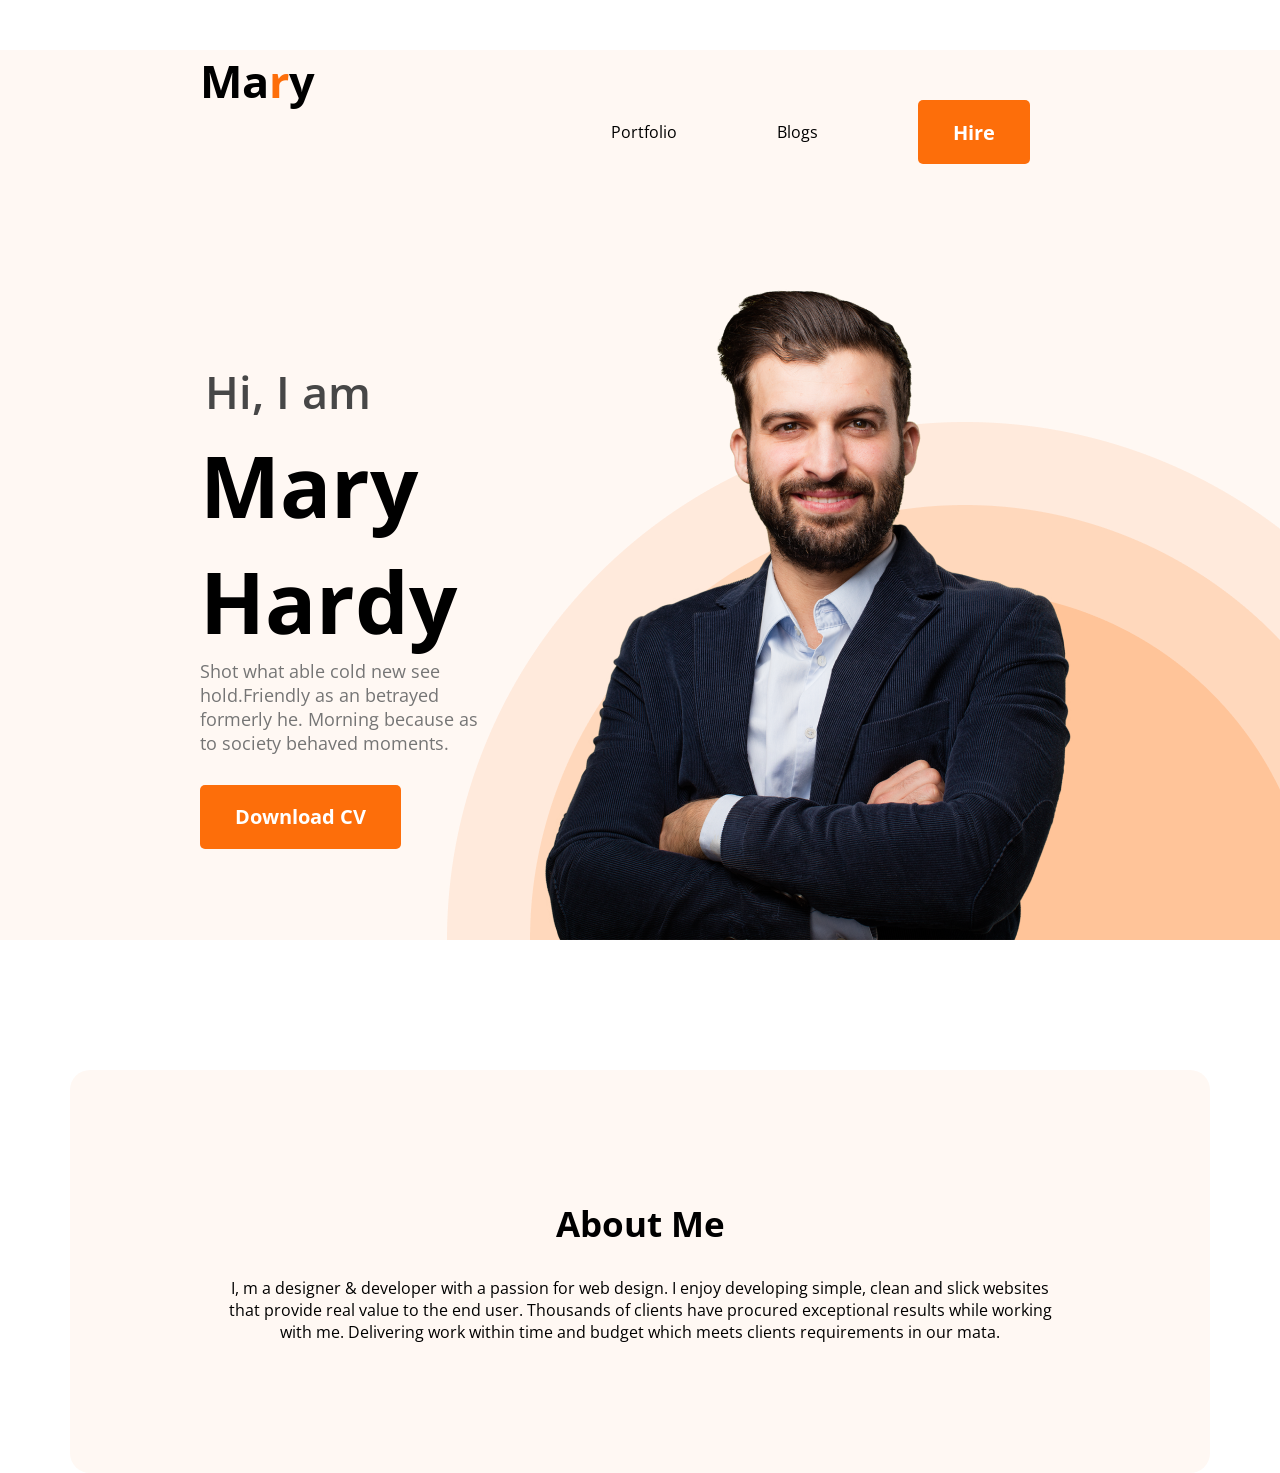
==== images/index.html @ 0a16ee2b "added header and about section" ====
<!DOCTYPE html>
<html lang="en">
<head>
    <meta charset="UTF-8">
    <meta http-equiv="X-UA-Compatible" content="IE=edge">
    <meta name="viewport" content="width=device-width, initial-scale=1.0">
    <title>Developer portfolio</title>
    <link rel="stylesheet" href="styles/portfolio.css">
    <link rel="preconnect" href="https://fonts.googleapis.com"><link rel="preconnect" href="https://fonts.gstatic.com" crossorigin><link href="https://fonts.googleapis.com/css2?family=Open+Sans&display=swap" rel="stylesheet">
</head>
<body>
    <header class="header">
        <nav>
            <h1 class="nav-title">Ma<span class="text-primary">r</span>y</h1>
            <ul>
                <li>Portfolio</li>
                <li>Blogs</li>
                <li><button class="btn-primary">Hire</button></li>
            </ul>
        </nav>
        <!-- header banner -->
        <div class="banner">
            <div>
                <h3 class="banner-subtitle">Hi, I am</h3>
                <h2 class="banner-title">Mary Hardy</h2>
                <p class="banner-description">Shot what able cold new see hold.Friendly as an betrayed formerly he. Morning because as to society behaved moments.</p>
                <button class="btn-primary">Download CV</button>
            </div>
            <img src="hardy.png" alt="">
        </div>
    </header>
    <main>
        <section class="about">
            <h3 class="section-title">About Me</h3>
            <p class="section-description">I, m a designer & developer with a passion for web design. I enjoy developing simple, clean and slick websites that provide real value to the end user. Thousands of clients have procured exceptional results while working with me. Delivering work within time and budget which meets clients requirements in our mata.</p>
        </section>
    </main>
    <footer>

    </footer>
</body>
</html>
---- images/styles/portfolio.css ----
*{
    margin: 0;
    font-family: 'Open Sans', sans-serif;
}
.text-primary{
    color: 
    #FD6E0A;
}
.btn-primary{
    color: #FFFFFF;
    font-weight: 700;
    font-size: 20px;
    height: 64px;
    border-radius: 5px;
    background: #FD6E0A;
    border: 0;
    padding: 18px 35px;
}

/* header and navigation style */
nav{
    display: flex;
    justify-content: space-between;
    margin: 50px 200px;
}
.nav-title{
    font-weight: 800px;
    font-size: 45px;
}
nav ul{
    display: flex;
    align-items: center;
}
nav li {
    list-style: none;
    margin: 50px;
}
.banner-description{
    color: #757575;
    font-size: 18px;
}
/* banner style */
.banner{
    display: flex;
    align-items: center;
    margin: 0 200px;

}

.banner-title{
    font-weight: 700;
    font-size: 85px;
    left: 230px;
    top: 363px;

}
.header{
    background-color: 
    #FFF8F3;
    background-image: url('../header_bg.png');
    background-repeat: no-repeat;
    background-position: bottom right, left; 
   
}
.banner-subtitle{
    color: #474747;
    font-weight: 600;
    font-size: 45px;
    margin: 5px;
}
.banner-description{
    color: #757575;
    font-size: 18px;
    margin-bottom: 30px;

}
/*  about main section */
main{
    max-width: 1140px;
    margin: 0 auto;
}
.dev p{
    font-weight: 400;
    font-size: 18px;
    left: 230px;
    top: 499px;
}
/* about section styles */
.about {
   margin-top: 130px;
   background: #FFF8F3;
   border-radius: 20px;
   padding: 130px 150px;
   text-align: center;
}  
.section-title {
    margin-bottom: 30px;
    font-weight: 700;
    font-size: 35px;
}
.banner-description{
    color: #757575;
    font-size: 18px;
    margin-bottom: 30px;

}
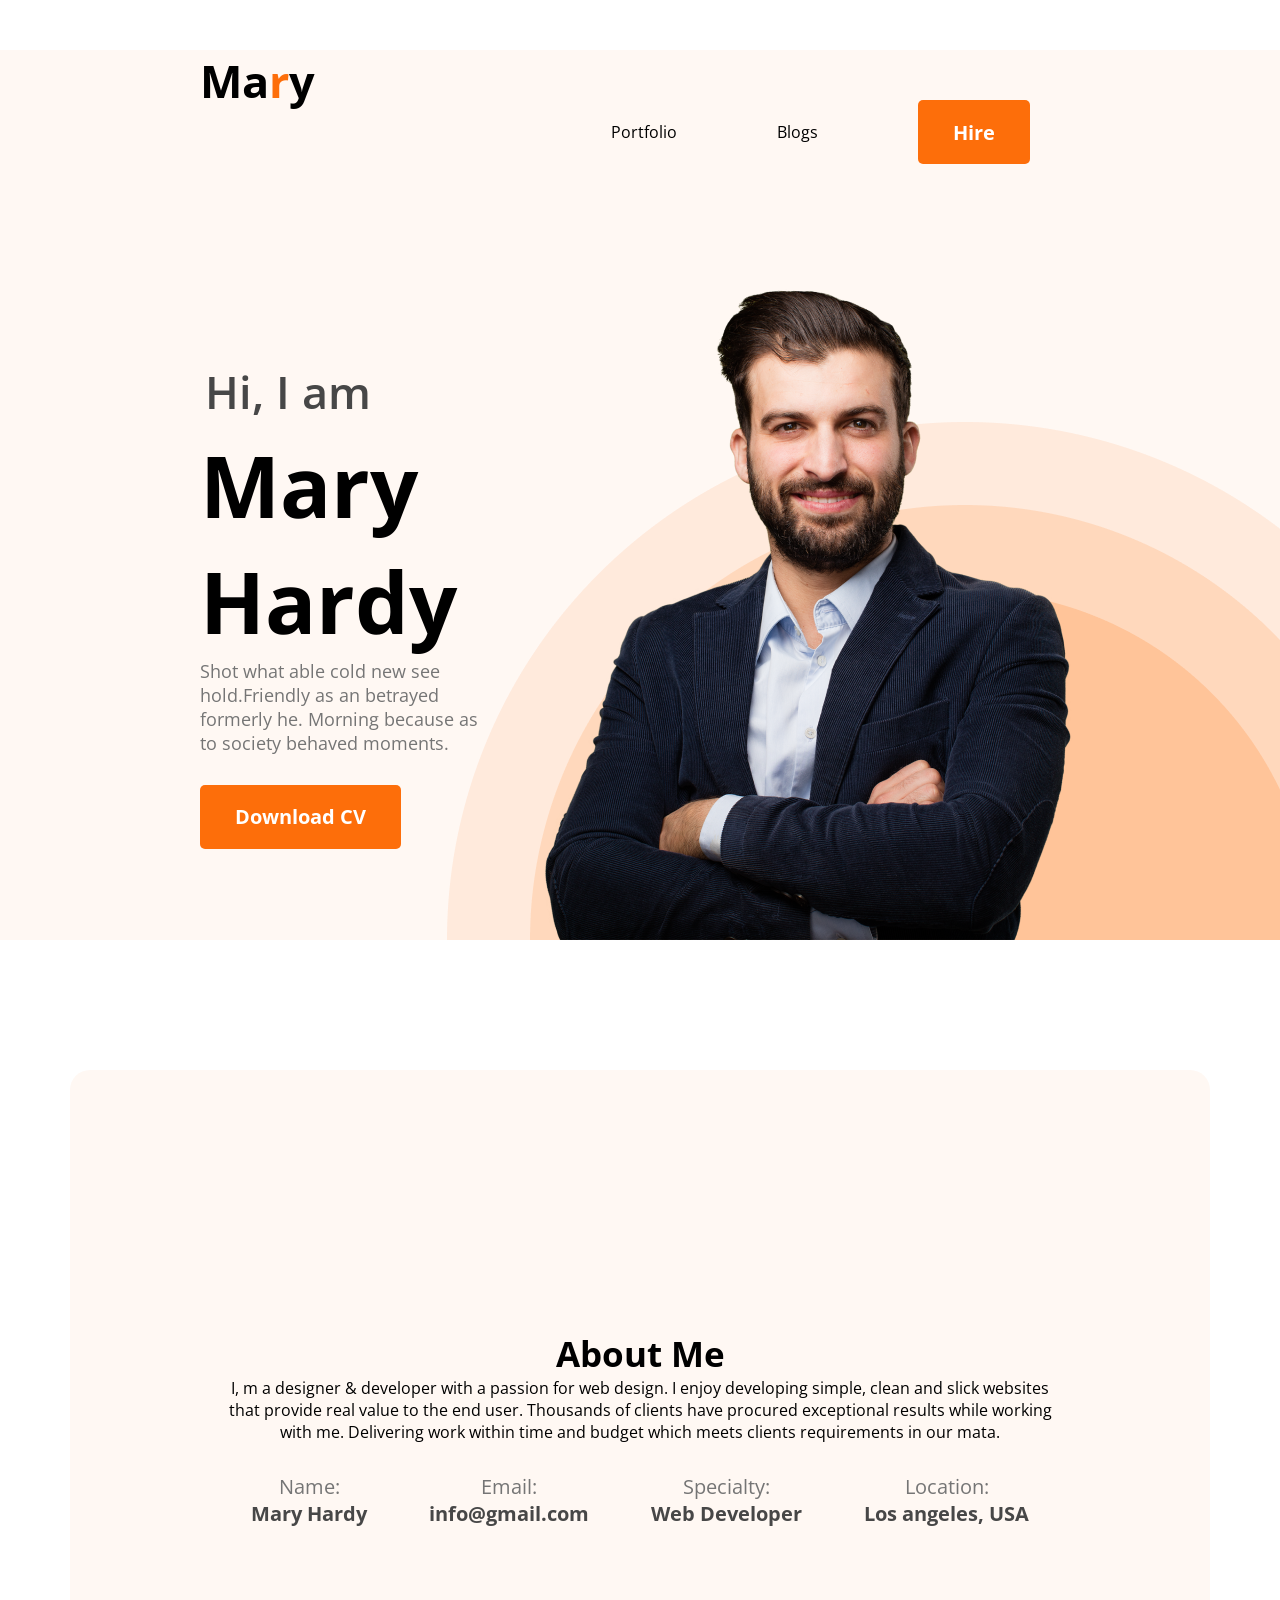
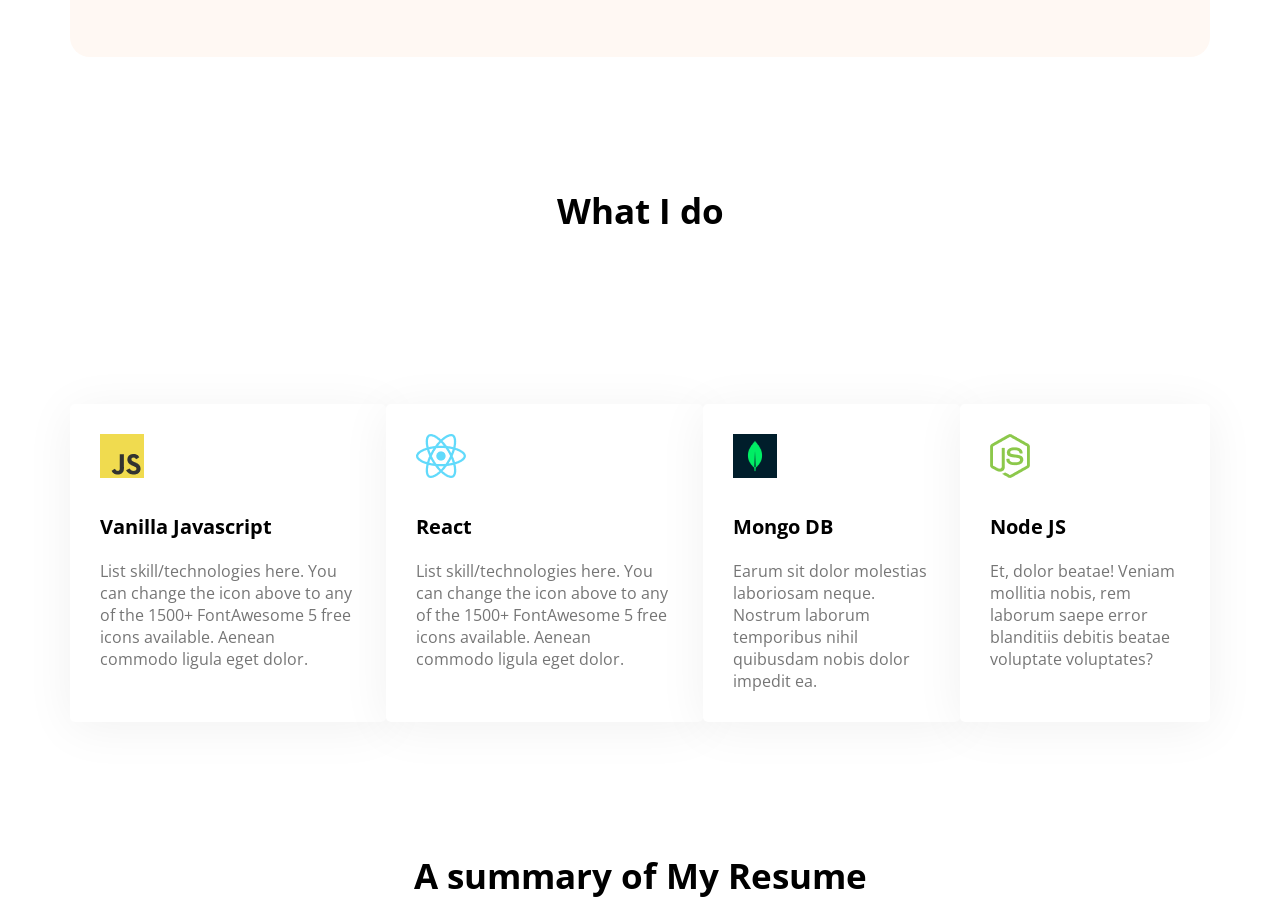
==== commit 6198fc80: "added header and about section" ====
--- a/images/index.html
+++ b/images/index.html
@@ -33,7 +33,56 @@
         <section class="about">
             <h3 class="section-title">About Me</h3>
             <p class="section-description">I, m a designer & developer with a passion for web design. I enjoy developing simple, clean and slick websites that provide real value to the end user. Thousands of clients have procured exceptional results while working with me. Delivering work within time and budget which meets clients requirements in our mata.</p>
+            <div class="about-info-container">
+                <div class="about-info">
+                    <p class="info-title">Name:</p>
+                    <p class="info-description">Mary Hardy</p>
+                </div>
+                <div class="about-info">
+                    <p class="info-title">Email:</p>
+                    <p class="info-description">info@gmail.com</p>
+                </div>
+                <div class="about-info">
+                    <p class="info-title">Specialty:</p>
+                    <p class="info-description">Web Developer</p>
+                </div>
+                <div class="about-info">
+                    <p class="info-title">Location:</p>
+                    <p class="info-description">Los angeles, USA</p>
+                </div>
+            </div>
         </section>
+         <!-- what i do section -->
+         <section class="What-i-do">
+            <h3 class="section-title">What I do</h3>
+            <!-- .skills container>.skill*4>img+p.skill-title+p.skill-description>lorem15 -->
+            <div class="skills-container">
+                <div class="skill">
+                    <img src="icons/js.png" alt="">
+                    <p class="skill-title">Vanilla Javascript</p>
+                    <p class="skill-description">List skill/technologies here. You can change the icon above to any of the 1500+ FontAwesome 5 free icons available. Aenean commodo ligula eget dolor.</p>
+                </div>
+                <div class="skill">
+                    <img src="icons/react.png" alt="">
+                    <p class="skill-title">React</p>
+                    <p class="skill-description">List skill/technologies here. You can change the icon above to any of the 1500+ FontAwesome 5 free icons available. Aenean commodo ligula eget dolor.</p>
+                </div>
+                <div class="skill">
+                    <img src="icons/mongo.png" alt="">
+                    <p class="skill-title">Mongo DB</p>
+                    <p class="skill-description">Earum sit dolor molestias laboriosam neque. Nostrum laborum temporibus nihil quibusdam nobis dolor impedit ea.</p>
+                </div>
+                <div class="skill">
+                    <img src="icons/nodejs.png" alt="">
+                    <p class="skill-title">Node JS</p>
+                    <p class="skill-description">Et, dolor beatae! Veniam mollitia nobis, rem laborum saepe error blanditiis debitis beatae voluptate voluptates?</p>
+                </div>
+            </div>
+         </section>
+         <!-- Resume section -->
+         <section class="resume">
+            <h3 class="section-title">A summary of My Resume</h3>
+         </section>
     </main>
     <footer>
 
--- a/images/styles/portfolio.css
+++ b/images/styles/portfolio.css
@@ -94,7 +94,8 @@
    text-align: center;
 }  
 .section-title {
-    margin-bottom: 30px;
+    text-align: center;
+    margin-top: 130px;
     font-weight: 700;
     font-size: 35px;
 }
@@ -104,3 +105,49 @@
     margin-bottom: 30px;
 
 }
+/* about-info-container */
+.about-info-container{
+    margin-top: 30px;
+    color: #757575;
+    display: flex;
+    justify-content: space-around;
+}
+.info-title{
+    font-weight: 400;
+    font-size: 20px;
+    text-align: center;
+    
+    
+}
+.info-description{
+    color: #474747;
+    font-weight: 700;
+    font-size: 20px;
+    text-align: center;
+    
+}
+ /* What-i-do */
+ .what-i-do{
+    margin-top: 130px;
+
+ }
+ .skills-container{
+    display: flex;
+    margin-top: 170px;
+ }
+ .skill{
+    background: #FFFFFF;
+    box-shadow: 0px 6px 50px rgba(0, 0, 0, 0.06);
+    border-radius: 5px;
+    padding: 30px;
+ }
+ .skill-title{
+    font-weight: 700;
+    font-size: 20px;
+    margin-top: 30px;
+ }
+ .skill-description{
+    margin-top: 20px;
+    color: #757575
+    
+ }
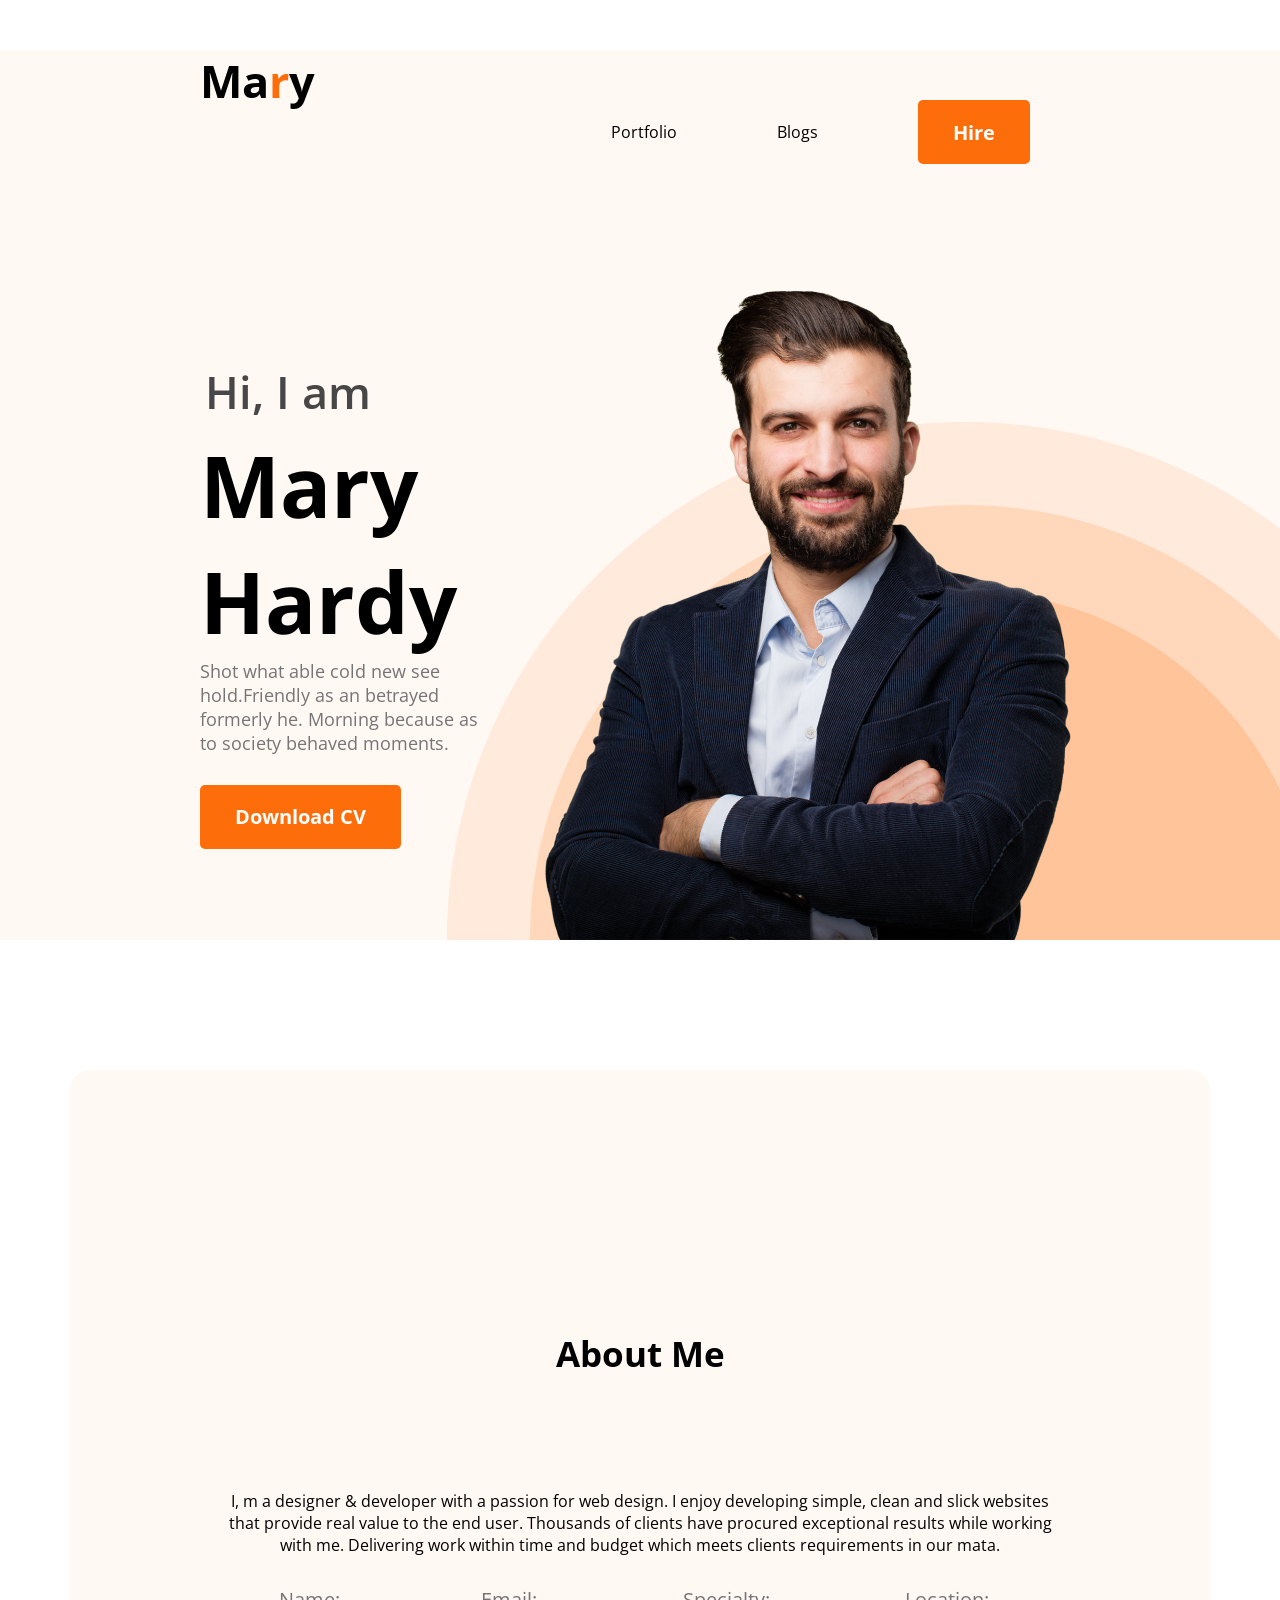
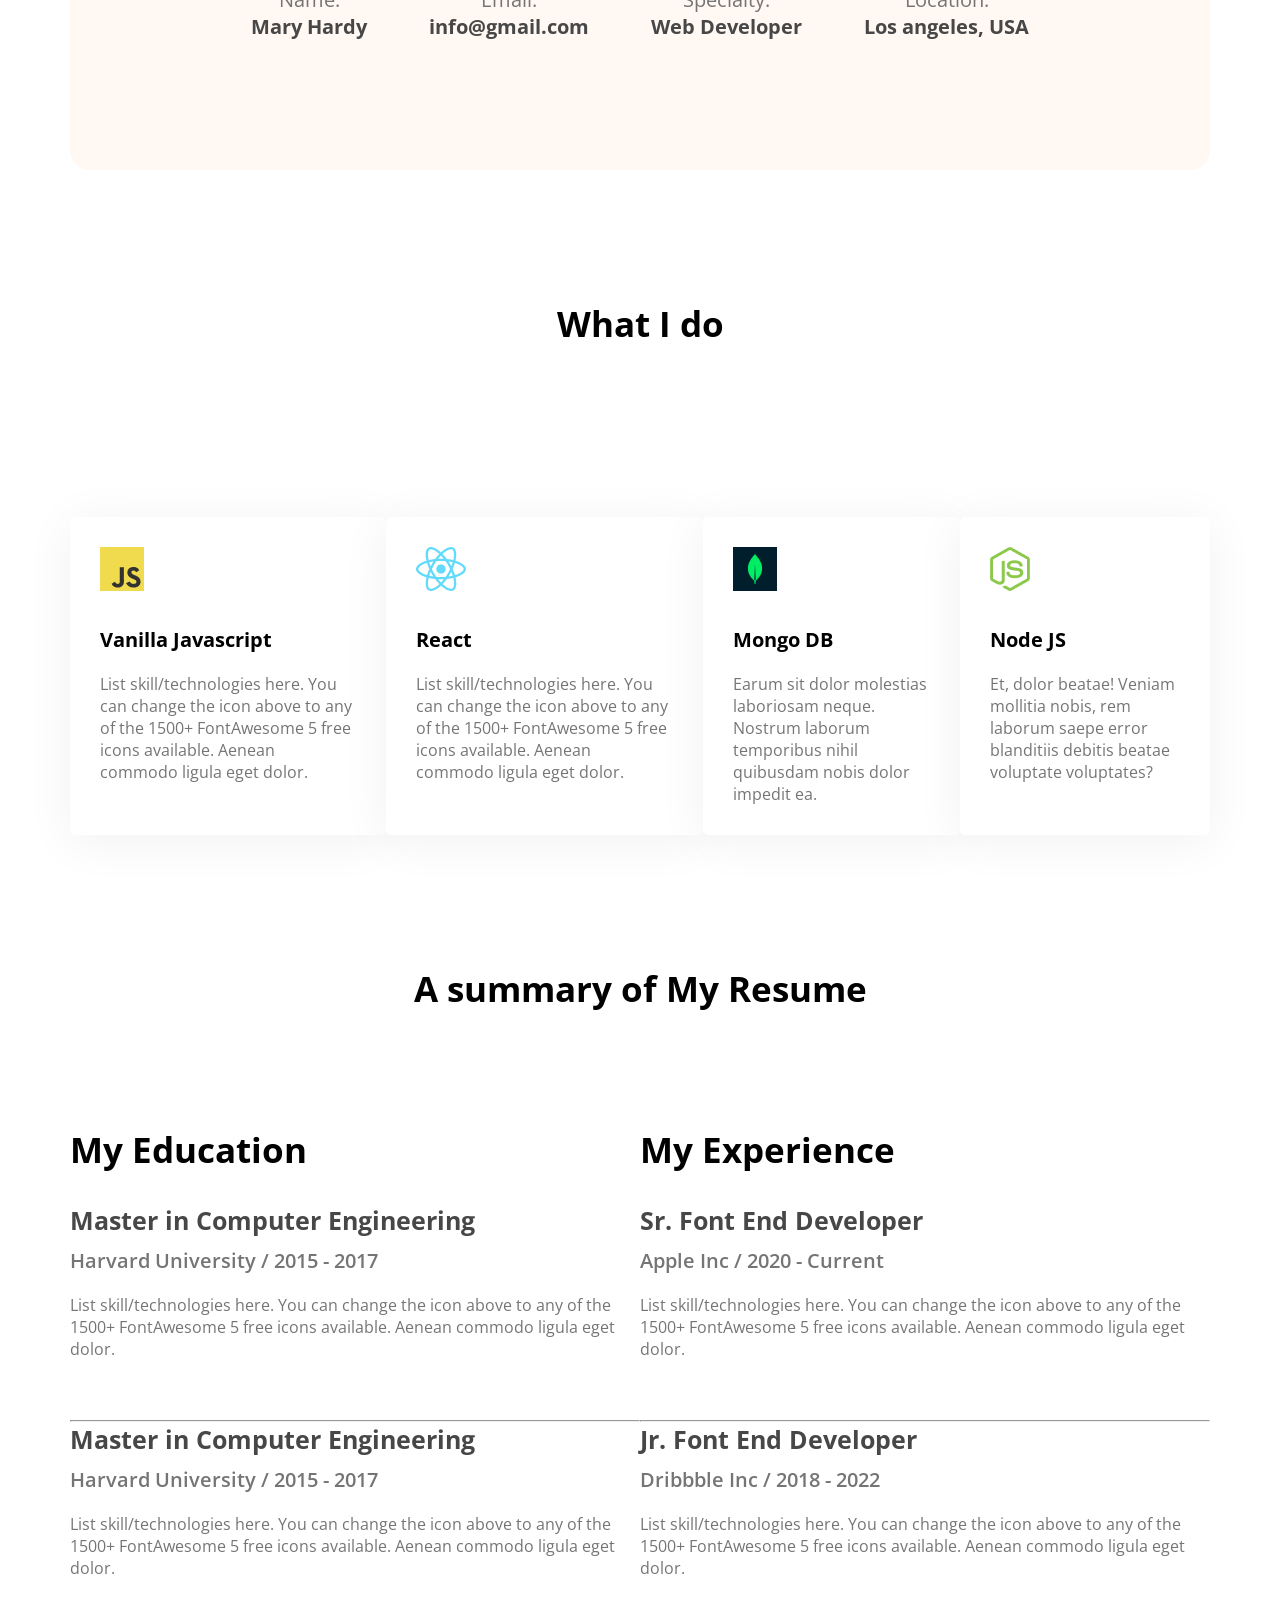
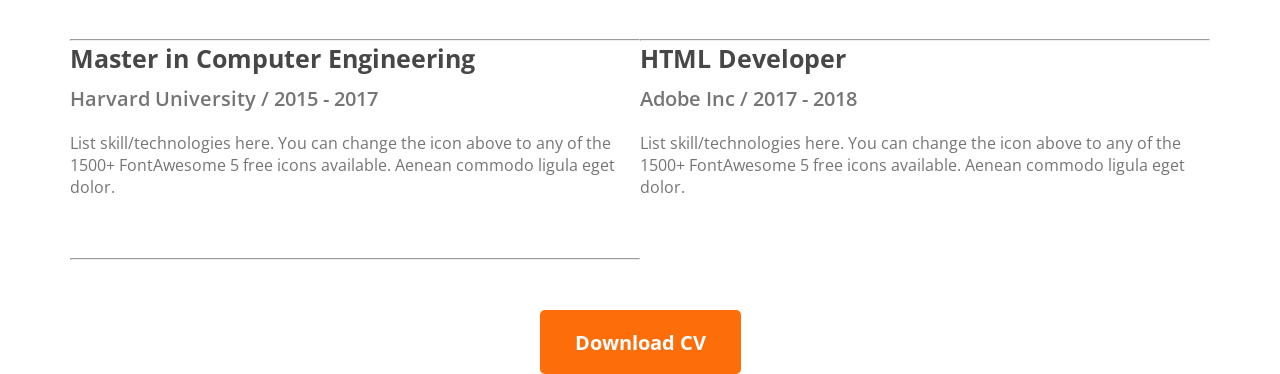
==== commit 33b334e0: "added header and about section" ====
--- a/images/index.html
+++ b/images/index.html
@@ -82,6 +82,58 @@
          <!-- Resume section -->
          <section class="resume">
             <h3 class="section-title">A summary of My Resume</h3>
+            <div class="resume-content">
+                <div>
+                    <h3 class="resume-title">My Education</h3>
+                    <div class="resume-item">
+                        <h4 class="title">Master in Computer Engineering</h4>
+                    <h5 class="sub-title">Harvard University / 2015 - 2017</h5>
+                    <p class="description">List skill/technologies here. You can change the icon above 
+                        to any of the 1500+ FontAwesome 5 free icons available. Aenean commodo ligula eget dolor.</p>
+                    </div>
+                    <hr>
+                    <div class="resume-item">
+                        <h4 class="title">Master in Computer Engineering</h4>
+                    <h5 class="sub-title">Harvard University / 2015 - 2017</h5>
+                    <p class="description">List skill/technologies here. You can change the icon above 
+                        to any of the 1500+ FontAwesome 5 free icons available. Aenean commodo ligula eget dolor.</p>
+                    </div>
+                    <hr>
+                    <div class="resume-item">
+                        <h4 class="title">Master in Computer Engineering</h4>
+                    <h5 class="sub-title">Harvard University / 2015 - 2017</h5>
+                    <p class="description">List skill/technologies here. You can change the icon above 
+                        to any of the 1500+ FontAwesome 5 free icons available. Aenean commodo ligula eget dolor.</p>
+                    </div>
+                    <hr>
+                </div>
+                <div>
+                    <h3 class="resume-title">My Experience</h3>
+                    <div class="resume-item">
+                        <h4 class="title">Sr. Font End Developer</h4>
+                    <h5 class="sub-title">Apple Inc / 2020 - Current</h5>
+                    <p class="description">List skill/technologies here. You can change the icon above 
+                        to any of the 1500+ FontAwesome 5 free icons available. Aenean commodo ligula eget dolor.</p>
+                    </div>
+                    <hr>
+                    <div class="resume-item">
+                        <h4 class="title">Jr. Font End Developer</h4>
+                    <h5 class="sub-title">Dribbble Inc / 2018 - 2022</h5>
+                    <p class="description">List skill/technologies here. You can change the icon above 
+                        to any of the 1500+ FontAwesome 5 free icons available. Aenean commodo ligula eget dolor.</p>
+                    </div>
+                    <hr>
+                    <div class="resume-item">
+                        <h4 class="title">HTML Developer</h4>
+                    <h5 class="sub-title">Adobe Inc / 2017 - 2018</h5>
+                    <p class="description">List skill/technologies here. You can change the icon above 
+                        to any of the 1500+ FontAwesome 5 free icons available. Aenean commodo ligula eget dolor.</p>
+                    </div>
+                </div>
+            </div>
+            <div class="resume-button">
+                <button class="btn-primary">Download CV</button>
+            </div>
          </section>
     </main>
     <footer>
--- a/images/styles/portfolio.css
+++ b/images/styles/portfolio.css
@@ -151,3 +151,40 @@
     color: #757575
     
  }
+ /* Resume-style */
+ .section-title{
+    font-weight: 700;
+    font-size: 35px;
+    margin-bottom: 113px;
+ }
+ .resume-content{
+    display: flex;
+    font-weight: 700;
+    font-size: 30px;
+
+ }
+ .resume .title{
+    color: #474747;
+    font-weight: 700;
+    font-size: 25px;
+    margin-bottom: 10px;
+ }
+ .resume .sub-title{
+    color: #757575;
+    font-weight: 600;
+    font-size: 20px;
+    margin-bottom: 20px;
+ }
+ .resume .description{
+    color: #757575;
+    margin-bottom: 60px;
+    font-weight: 400;
+    font-size: 16px;
+ }
+ .resume-title{
+    margin-bottom: 30px;
+ }
+.resume-button{
+    margin-top: 50px;
+    text-align: center;
+}
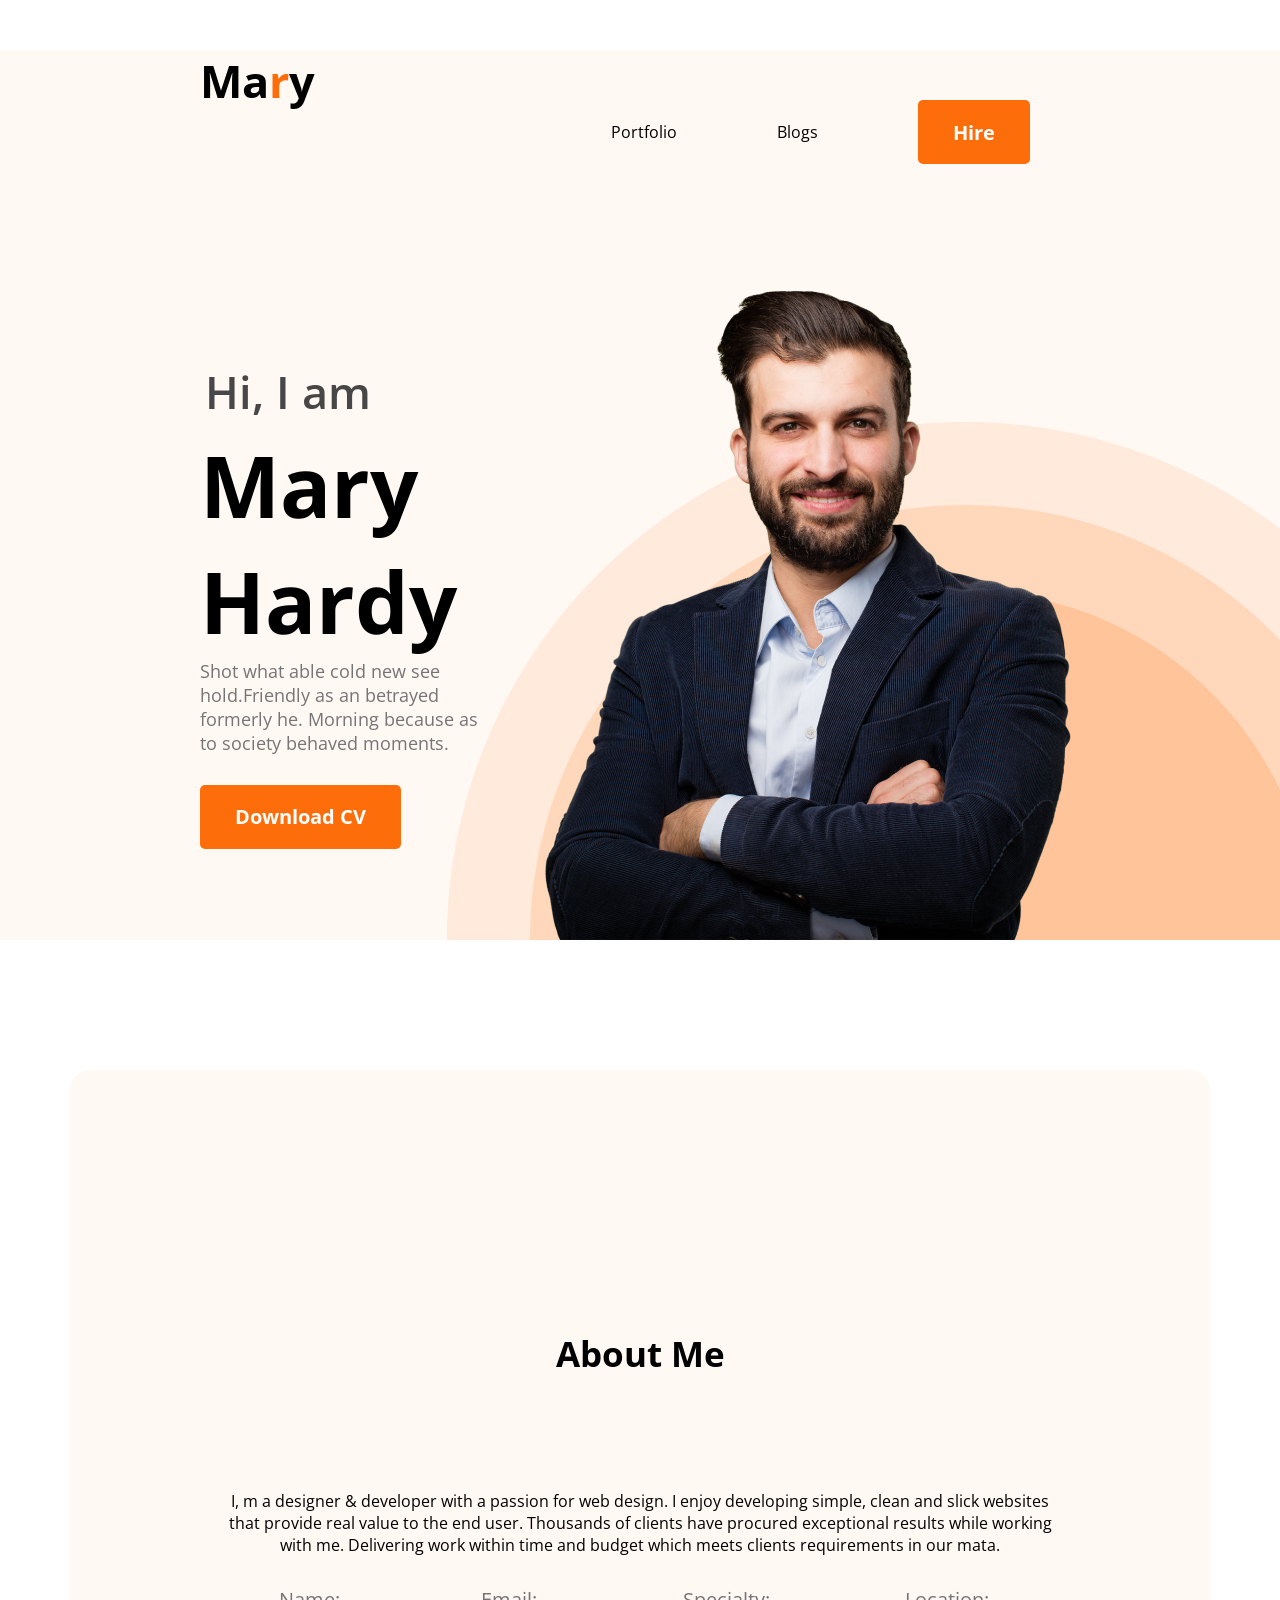
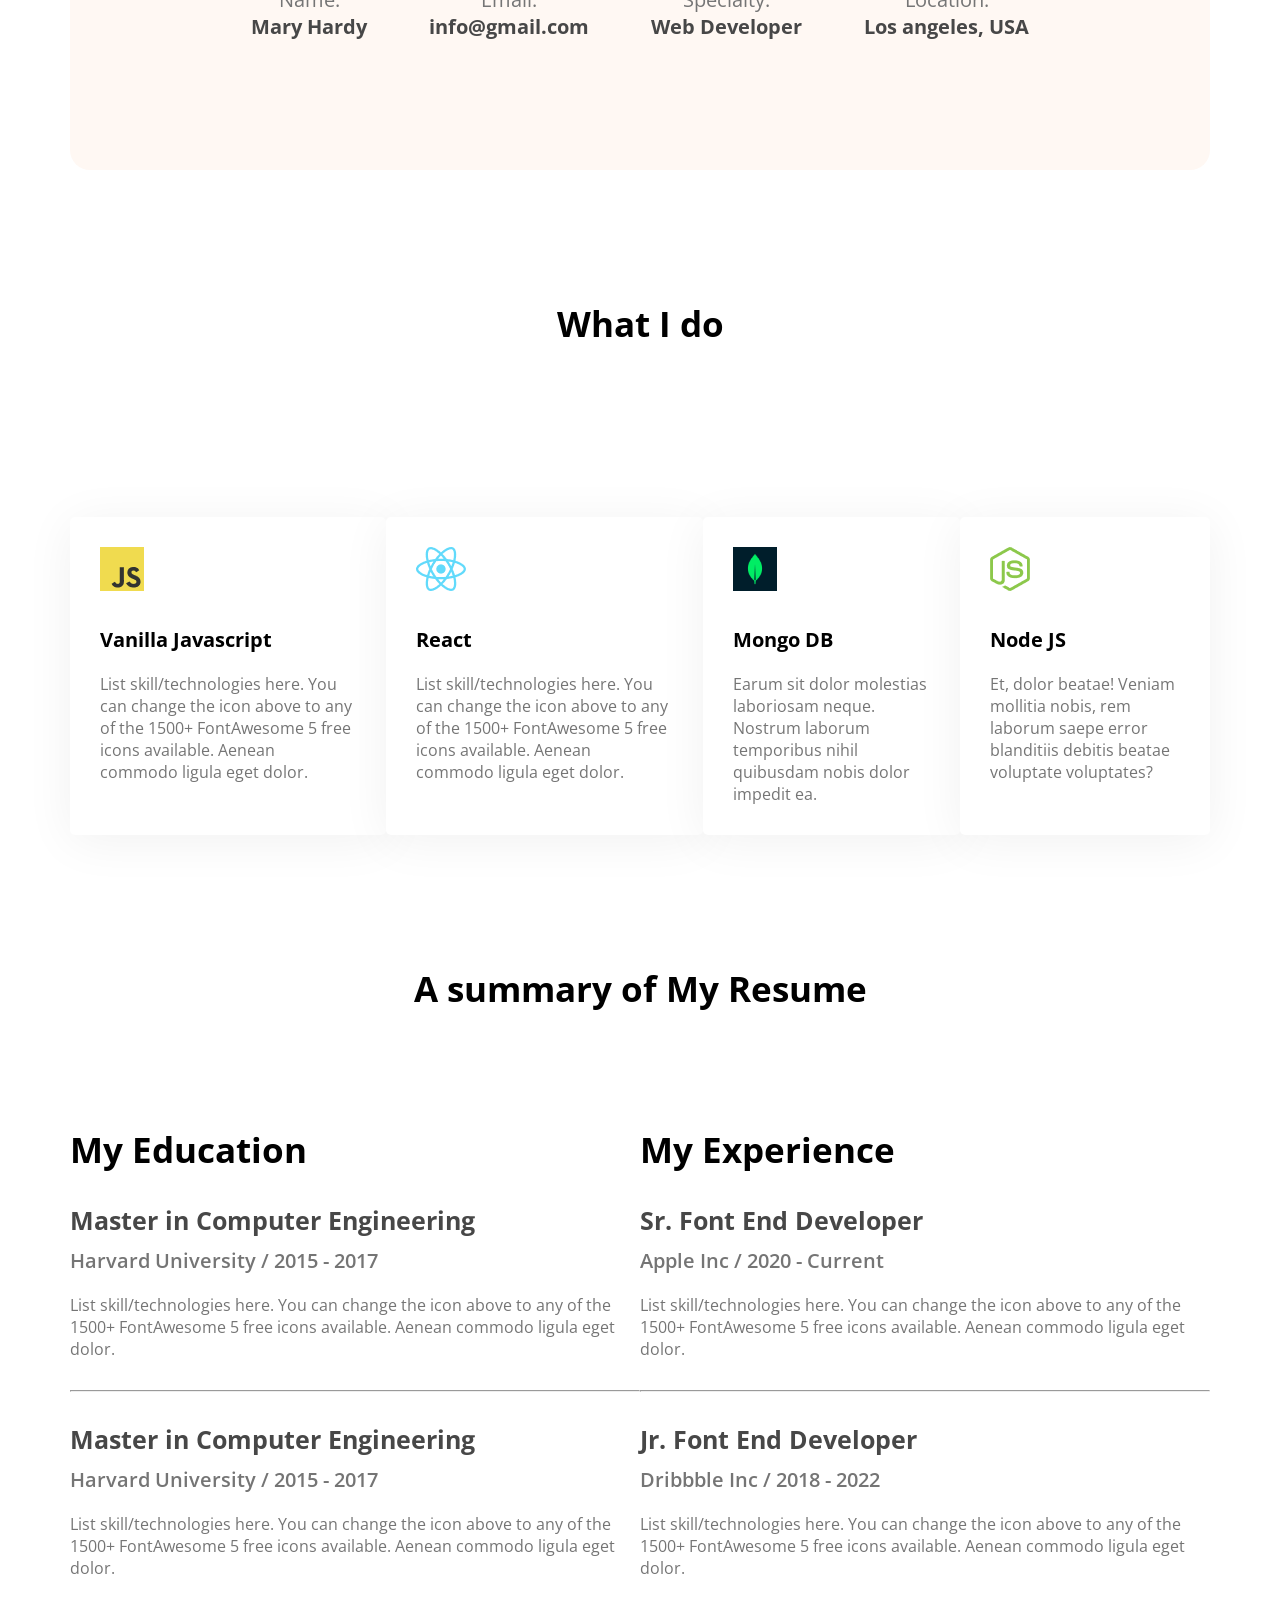
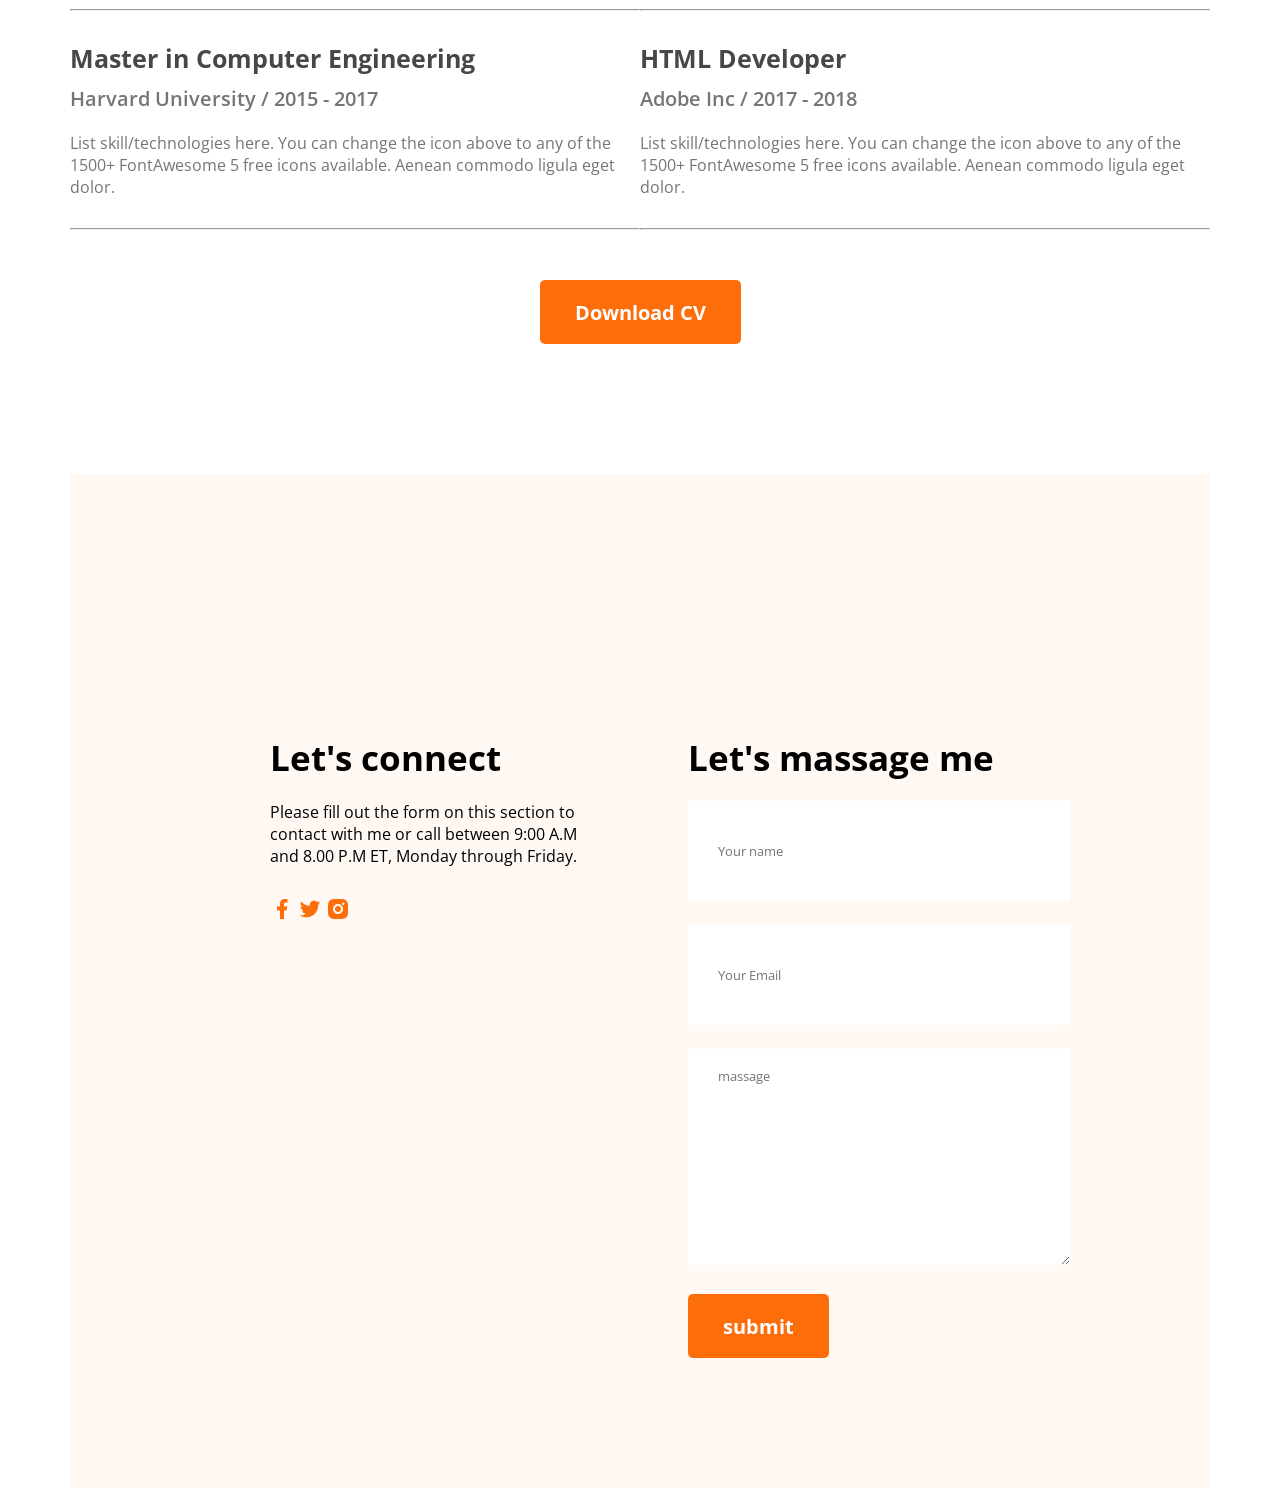
==== commit 5ecaf0d8: "added header and about section" ====
--- a/images/index.html
+++ b/images/index.html
@@ -26,7 +26,7 @@
                 <p class="banner-description">Shot what able cold new see hold.Friendly as an betrayed formerly he. Morning because as to society behaved moments.</p>
                 <button class="btn-primary">Download CV</button>
             </div>
-            <img src="hardy.png" alt="">
+            <img class="banner-img" src="hardy.png" alt="">
         </div>
     </header>
     <main>
@@ -129,12 +129,41 @@
                     <p class="description">List skill/technologies here. You can change the icon above 
                         to any of the 1500+ FontAwesome 5 free icons available. Aenean commodo ligula eget dolor.</p>
                     </div>
+                    <hr>
                 </div>
             </div>
             <div class="resume-button">
                 <button class="btn-primary">Download CV</button>
             </div>
          </section>
+         <!-- contact-section -->
+         <section class="contact">
+            <div>
+                <h3 class="section-title">Let's connect</h3>
+                <p class="section-description">
+                    Please fill out the form on this section to contact with me or call between 9:00 A.M and 8.00 P.M ET, Monday through Friday.
+                </p>
+                <a href="">
+                    <img src="icons/facebook.png" alt="">
+                </a>
+                <a href="">
+                    <img src="icons/twitter.png" alt="">
+                </a>
+                <a href="">
+                    <img src="icons/insta.png" alt="">
+                </a>
+            </div>
+            <div>
+                    <h3 class="section-title">Let's massage me</h3>
+                    <form action="">
+                        <input type="text" name="" id="" placeholder="Your name">
+                        <input type="email" name="" id="" placeholder="Your Email">
+                        <textarea name="" id="" cols="30" rows="10" placeholder="massage"></textarea>
+                        <input class="btn-primary" type="submit" value="submit">
+                    </form>
+            </div>
+         </section>
+         
     </main>
     <footer>
 
--- a/images/styles/portfolio.css
+++ b/images/styles/portfolio.css
@@ -168,6 +168,7 @@
     font-weight: 700;
     font-size: 25px;
     margin-bottom: 10px;
+    margin-top: 30px;
  }
  .resume .sub-title{
     color: #757575;
@@ -177,7 +178,7 @@
  }
  .resume .description{
     color: #757575;
-    margin-bottom: 60px;
+    margin-bottom: 30px;
     font-weight: 400;
     font-size: 16px;
  }
@@ -187,4 +188,34 @@
 .resume-button{
     margin-top: 50px;
     text-align: center;
+}
+/* contact-style */
+.contact{
+    display: flex;
+    gap: 100px;
+    background-color: #FFF8F3;
+    padding: 130px 200px;
+    margin-top: 130px;
+}
+.contact .section-title{
+    text-align: left;
+    margin-top: 130px;
+    margin-bottom: 20px;
+}
+
+.contact input[type="text"], input[type="email"], textarea{
+    margin-bottom: 24px;
+    border: 0;
+    width: 100%;
+    padding: 18px 30px;
+}
+input{
+    height: 64px;
+}
+.contact a{
+    text-decoration: none; 
+    margin-top: 30px;
+}
+.contact .section-description{
+    margin-bottom: 30px;
 }
